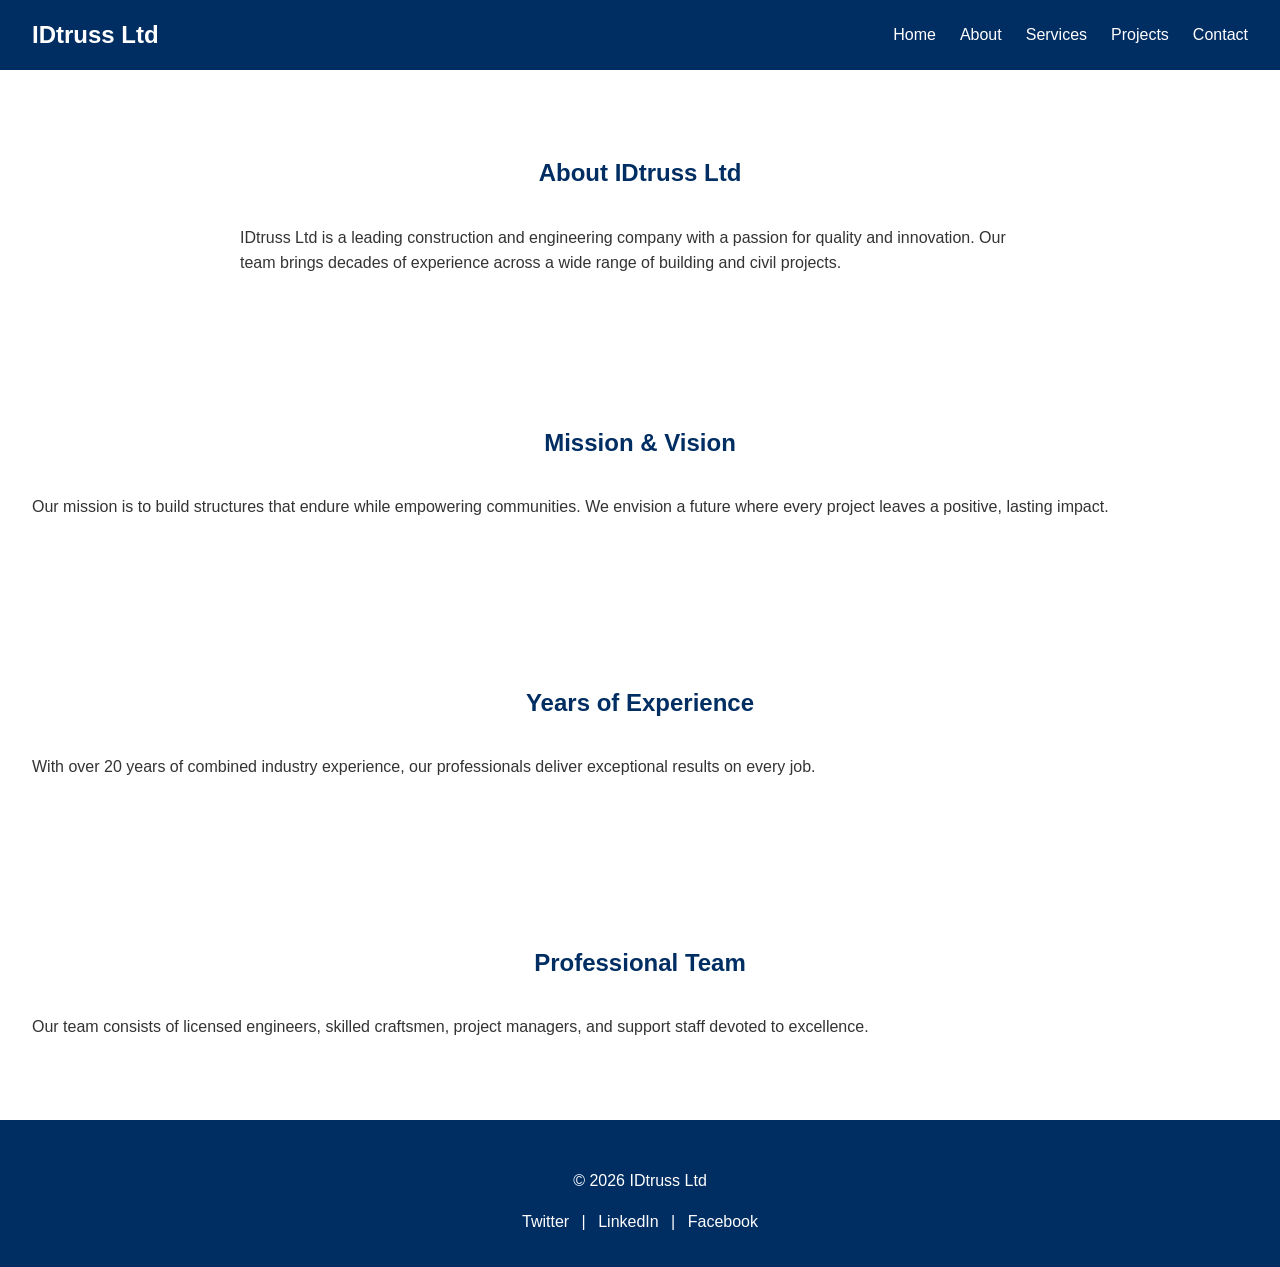
==== about.html @ 3cd074f8 "Add files via upload" ====
<!DOCTYPE html>
<html lang="en">
<head>
  <meta charset="UTF-8">
  <meta name="viewport" content="width=device-width, initial-scale=1.0">
  <title>About - IDtruss Ltd</title>
  <link rel="stylesheet" href="style.css">
</head>
<body>
  <header class="navbar">
    <div class="logo">IDtruss Ltd</div>
    <nav class="nav-links">
      <a href="index.html">Home</a>
      <a href="about.html">About</a>
      <a href="services.html">Services</a>
      <a href="projects.html">Projects</a>
      <a href="contact.html">Contact</a>
    </nav>
    <div class="nav-toggle">&#9776;</div>
  </header>

  <section class="intro">
    <h2>About IDtruss Ltd</h2>
    <p>IDtruss Ltd is a leading construction and engineering company with a passion for quality and innovation. Our team brings decades of experience across a wide range of building and civil projects.</p>
  </section>

  <section class="mission">
    <h2>Mission &amp; Vision</h2>
    <p>Our mission is to build structures that endure while empowering communities. We envision a future where every project leaves a positive, lasting impact.</p>
  </section>

  <section class="experience">
    <h2>Years of Experience</h2>
    <p>With over 20 years of combined industry experience, our professionals deliver exceptional results on every job.</p>
  </section>

  <section class="team">
    <h2>Professional Team</h2>
    <p>Our team consists of licensed engineers, skilled craftsmen, project managers, and support staff devoted to excellence.</p>
  </section>

  <footer class="footer">
    <div class="footer-content">
      <p>&copy; 2026 IDtruss Ltd</p>
      <div class="social">
        <a href="#">Twitter</a> |
        <a href="#">LinkedIn</a> |
        <a href="#">Facebook</a>
      </div>
    </div>
  </footer>

  <script src="script.js"></script>
</body>
</html>
---- style.css ----
/* global colors and typography */
:root {
  --primary: #002d62; /* dark blue */
  --accent: #ff6600; /* orange */
  --light: #ffffff;
  --dark-text: #333;
}

* {
  box-sizing: border-box;
}

body {
  margin: 0;
  padding: 0;
  font-family: 'Segoe UI', Tahoma, Geneva, Verdana, sans-serif;
  color: var(--dark-text);
  background-color: var(--light);
  line-height: 1.6;
}

a {
  color: var(--primary);
  text-decoration: none;
}
a:hover {
  text-decoration: underline;
}

/* navbar */
header.navbar {
  display: flex;
  justify-content: space-between;
  align-items: center;
  padding: 1rem 2rem;
  background-color: var(--primary);
  color: var(--light);
  position: sticky;
  top: 0;
  z-index: 1000;
}

header .logo {
  font-size: 1.5rem;
  font-weight: bold;
}

.nav-links {
  display: flex;
  gap: 1.5rem;
}

.nav-links a {
  color: var(--light);
  font-weight: 500;
}

.nav-toggle {
  display: none;
  font-size: 1.5rem;
  cursor: pointer;
}

/* hero section */
.hero {
  height: 90vh;
  background: url('IMG_1922.jpg') center/cover no-repeat;
  display: flex;
  align-items: center;
  justify-content: center;
  text-align: center;
  color: var(--light);
  padding: 0 1rem;
}

.hero-content h1 {
  font-size: 2.5rem;
  margin-bottom: 1rem;
}

.hero-content p {
  font-size: 1.2rem;
  margin-bottom: 1.5rem;
}

.hero .btn {
  padding: 1rem 2rem;
  background-color: var(--accent);
  color: var(--light);
  border-radius: 5px;
  transition: background 0.3s ease;
}

.hero .btn:hover {
  background-color: #e65a00; /* slightly darker orange */
}

/* sections */
section {
  padding: 4rem 2rem;
}

section h2 {
  text-align: center;
  margin-bottom: 2rem;
  color: var(--primary);
}

/* intro */
.intro p {
  max-width: 800px;
  margin: 0 auto;
}

/* services preview */
.cards {
  display: grid;
  grid-template-columns: repeat(auto-fit, minmax(240px, 1fr));
  gap: 1.5rem;
}

.cards .card {
  background: var(--light);
  border: 1px solid #eee;
  border-radius: 8px;
  padding: 1.5rem;
  box-shadow: 0 2px 8px rgba(0,0,0,0.1);
}

.cards .card h3 {
  margin-top: 0;
}

/* projects preview */
.project-grid {
  display: grid;
  grid-template-columns: repeat(auto-fit, minmax(240px, 1fr));
  gap: 1.5rem;
}

.project-item {
  position: relative;
}

.project-item img {
  width: 100%;
  border-radius: 8px;
}

.project-item .overlay {
  position: absolute;
  bottom: 0;
  left: 0;
  width: 100%;
  background: rgba(0,0,0,0.6);
  color: var(--light);
  padding: 0.5rem;
  border-radius: 0 0 8px 8px;
}

/* testimonials */
.testimonial {
  max-width: 600px;
  margin: 0 auto 2rem;
  font-style: italic;
}

.testimonial span {
  display: block;
  text-align: right;
  margin-top: 0.5rem;
  font-weight: bold;
  color: var(--primary);
}

/* contact CTA */
.contact-cta {
  text-align: center;
}

/* footer */
.footer {
  background-color: var(--primary);
  color: var(--light);
  text-align: center;
  padding: 2rem 1rem;
}

.footer .social a {
  color: var(--light);
  margin: 0 0.5rem;
}

/* responsive */
@media (max-width: 768px) {
  .nav-links {
    display: none;
    flex-direction: column;
    background-color: var(--primary);
    position: absolute;
    top: 100%;
    right: 0;
    width: 200px;
    padding: 1rem;
  }

  .nav-links.active {
    display: flex;
  }

  .nav-toggle {
    display: block;
  }
}

/* contact page styles */
.contact-form {
  max-width: 800px;
  margin: 0 auto;
}

.contact-form form {
  display: flex;
  flex-direction: column;
  gap: 1rem;
}

.contact-form input,
.contact-form textarea {
  padding: 0.75rem;
  border: 1px solid #ccc;
  border-radius: 4px;
  width: 100%;
}

.contact-info {
  max-width: 600px;
  margin: 2rem auto;
  text-align: center;
}

.map {
  max-width: 800px;
  margin: 2rem auto;
}
/* utility button */
.btn {
  display: inline-block;
  text-decoration: none;
}

.text-center {
  text-align: center;
}
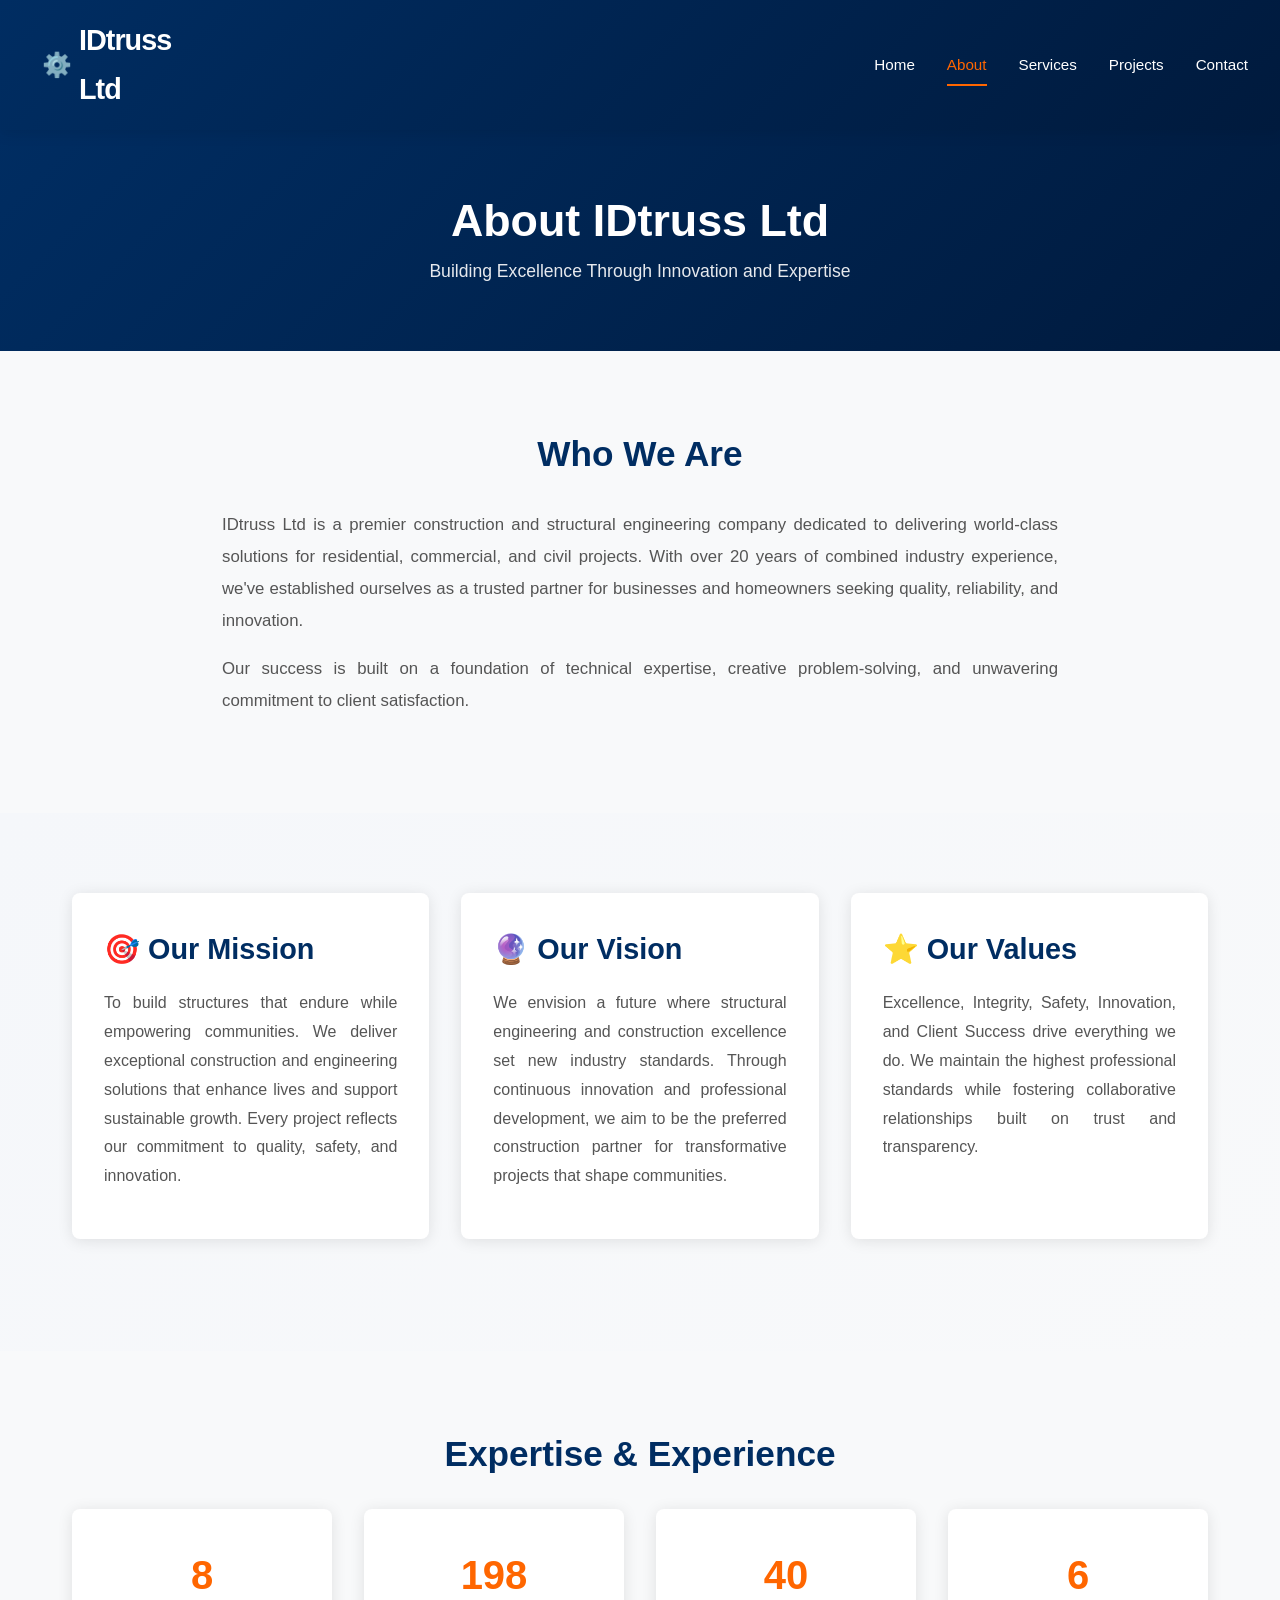
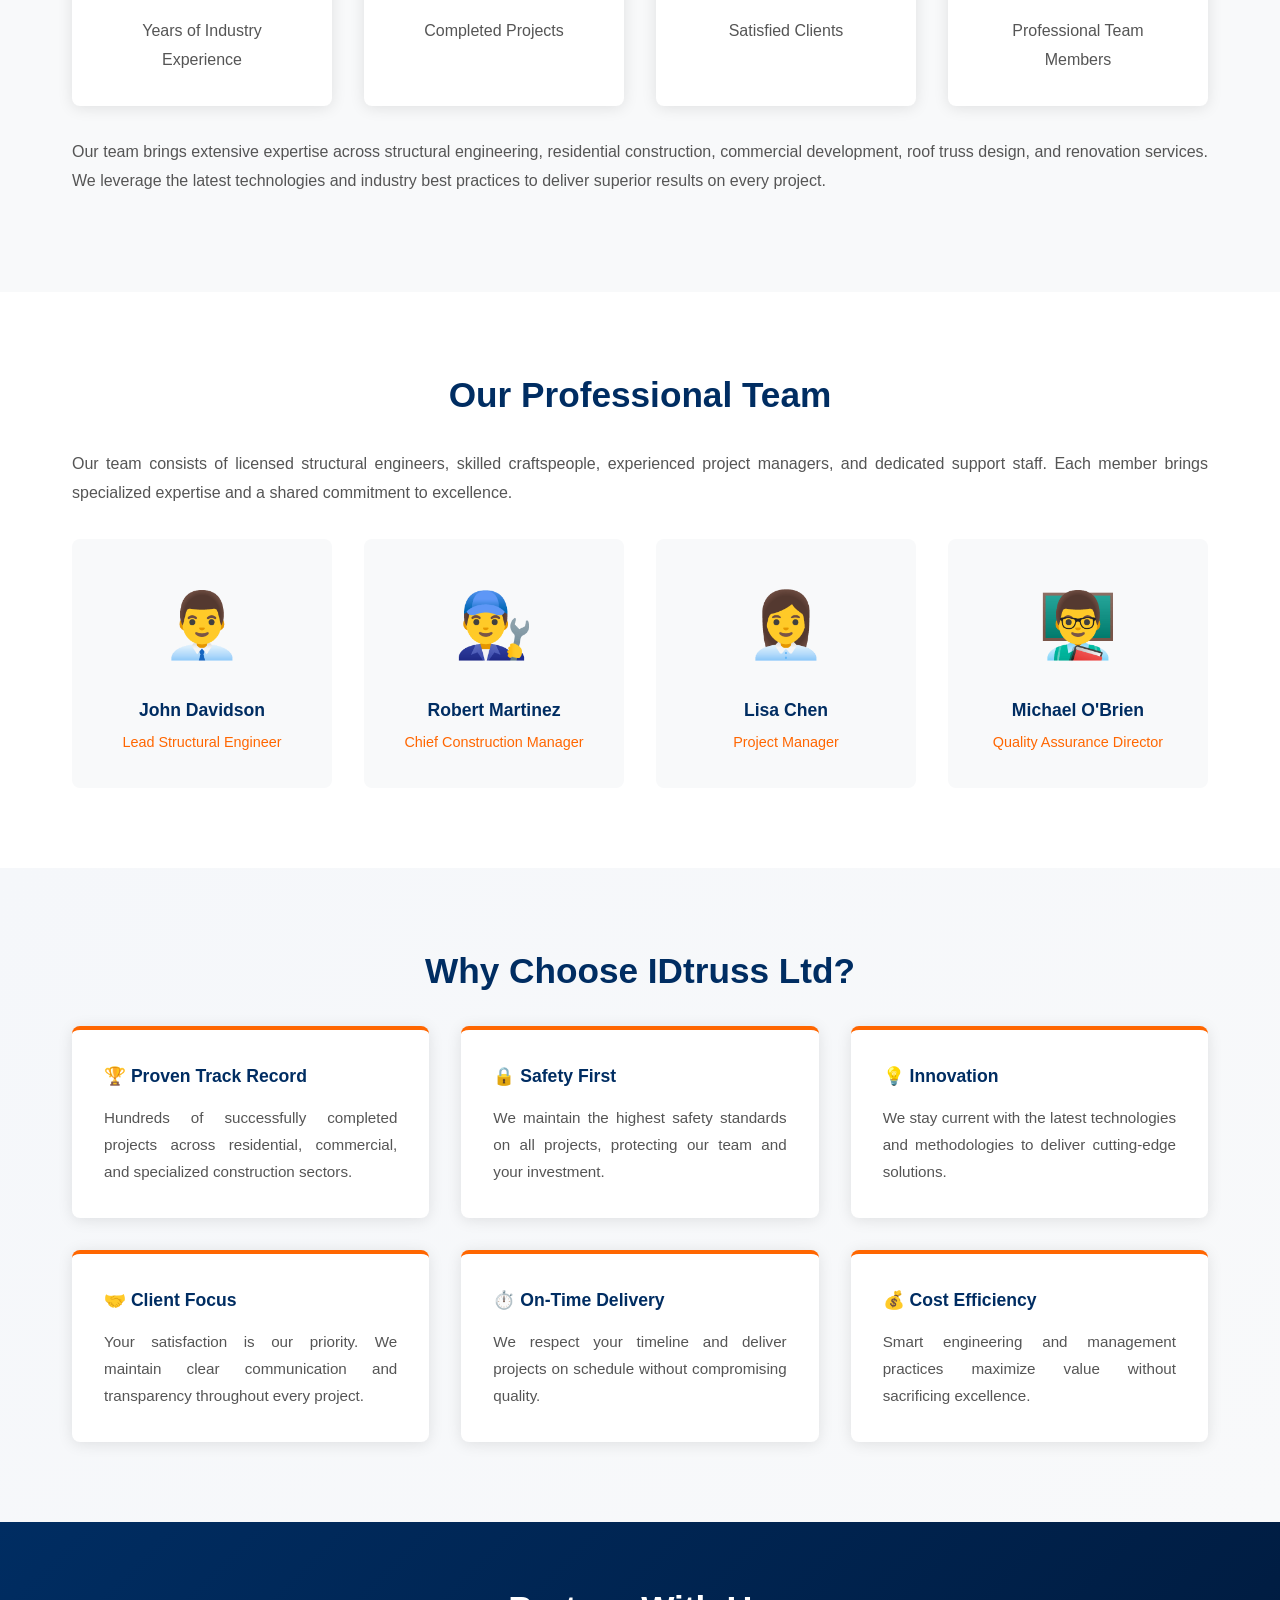
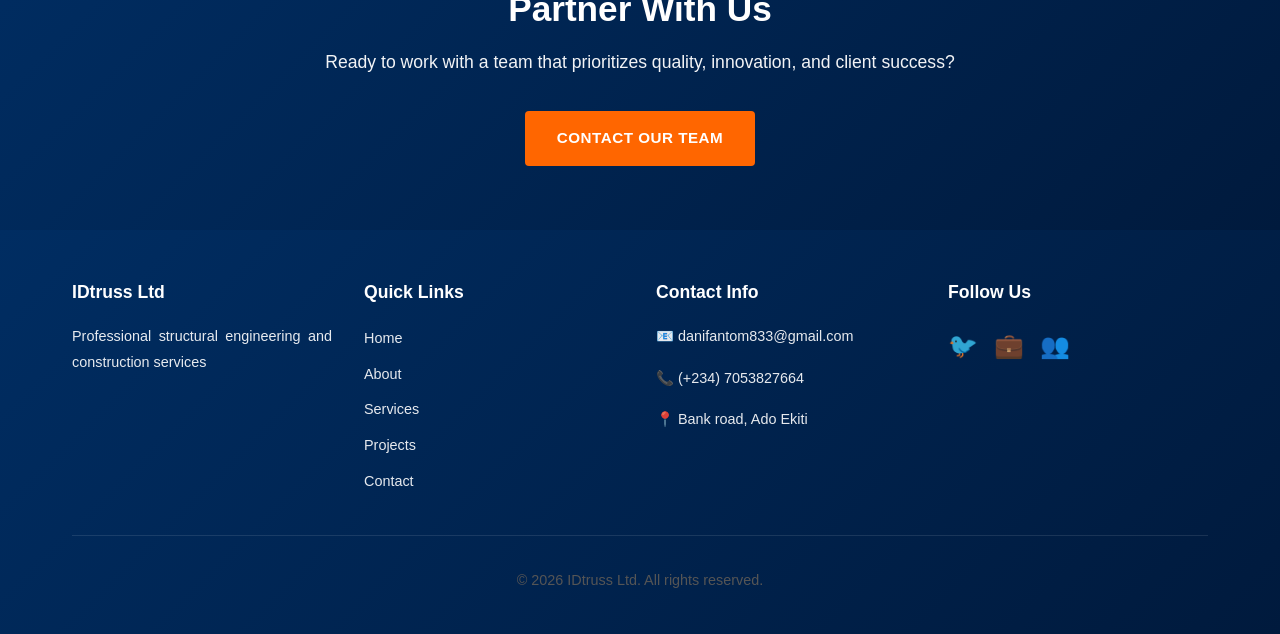
==== commit 890f655a: "Add files via upload" ====
--- a/about.html
+++ b/about.html
@@ -3,49 +3,188 @@
 <head>
   <meta charset="UTF-8">
   <meta name="viewport" content="width=device-width, initial-scale=1.0">
-  <title>About - IDtruss Ltd</title>
+  <meta name="description" content="Learn about IDtruss Ltd - a leading structural engineering and construction company with 20+ years of industry experience.">
+  <meta name="keywords" content="about IDtruss, construction company, structural engineering, professional team">
+  <title>About IDtruss Ltd | Structural Engineering & Construction Experience</title>
   <link rel="stylesheet" href="style.css">
 </head>
 <body>
   <header class="navbar">
-    <div class="logo">IDtruss Ltd</div>
+    <div class="logo">
+      <span class="logo-icon">⚙️</span> IDtruss Ltd
+    </div>
     <nav class="nav-links">
       <a href="index.html">Home</a>
-      <a href="about.html">About</a>
+      <a href="about.html" class="active">About</a>
       <a href="services.html">Services</a>
       <a href="projects.html">Projects</a>
       <a href="contact.html">Contact</a>
     </nav>
-    <div class="nav-toggle">&#9776;</div>
+    <div class="nav-toggle">☰</div>
   </header>
 
-  <section class="intro">
-    <h2>About IDtruss Ltd</h2>
-    <p>IDtruss Ltd is a leading construction and engineering company with a passion for quality and innovation. Our team brings decades of experience across a wide range of building and civil projects.</p>
+  <section class="page-header">
+    <div class="container">
+      <h1>About IDtruss Ltd</h1>
+      <p>Building Excellence Through Innovation and Expertise</p>
+    </div>
   </section>
 
-  <section class="mission">
-    <h2>Mission &amp; Vision</h2>
-    <p>Our mission is to build structures that endure while empowering communities. We envision a future where every project leaves a positive, lasting impact.</p>
+  <section class="about-intro">
+    <div class="container">
+      <h2>Who We Are</h2>
+      <p>IDtruss Ltd is a premier construction and structural engineering company dedicated to delivering world-class solutions for residential, commercial, and civil projects. With over 20 years of combined industry experience, we've established ourselves as a trusted partner for businesses and homeowners seeking quality, reliability, and innovation.</p>
+      <p>Our success is built on a foundation of technical expertise, creative problem-solving, and unwavering commitment to client satisfaction.</p>
+    </div>
+  </section>
+
+  <section class="mission-vision">
+    <div class="container">
+      <div class="mission-grid">
+        <div class="mission-card">
+          <h3>🎯 Our Mission</h3>
+          <p>To build structures that endure while empowering communities. We deliver exceptional construction and engineering solutions that enhance lives and support sustainable growth. Every project reflects our commitment to quality, safety, and innovation.</p>
+        </div>
+        <div class="mission-card">
+          <h3>🔮 Our Vision</h3>
+          <p>We envision a future where structural engineering and construction excellence set new industry standards. Through continuous innovation and professional development, we aim to be the preferred construction partner for transformative projects that shape communities.</p>
+        </div>
+        <div class="mission-card">
+          <h3>⭐ Our Values</h3>
+          <p>Excellence, Integrity, Safety, Innovation, and Client Success drive everything we do. We maintain the highest professional standards while fostering collaborative relationships built on trust and transparency.</p>
+        </div>
+      </div>
+    </div>
   </section>
 
   <section class="experience">
-    <h2>Years of Experience</h2>
-    <p>With over 20 years of combined industry experience, our professionals deliver exceptional results on every job.</p>
+    <div class="container">
+      <h2>Expertise & Experience</h2>
+      <div class="experience-grid">
+        <div class="experience-card">
+          <div class="experience-number">20+</div>
+          <p>Years of Industry Experience</p>
+        </div>
+        <div class="experience-card">
+          <div class="experience-number">500+</div>
+          <p>Completed Projects</p>
+        </div>
+        <div class="experience-card">
+          <div class="experience-number">100+</div>
+          <p>Satisfied Clients</p>
+        </div>
+        <div class="experience-card">
+          <div class="experience-number">15</div>
+          <p>Professional Team Members</p>
+        </div>
+      </div>
+      <p>Our team brings extensive expertise across structural engineering, residential construction, commercial development, roof truss design, and renovation services. We leverage the latest technologies and industry best practices to deliver superior results on every project.</p>
+    </div>
   </section>
 
   <section class="team">
-    <h2>Professional Team</h2>
-    <p>Our team consists of licensed engineers, skilled craftsmen, project managers, and support staff devoted to excellence.</p>
+    <div class="container">
+      <h2>Our Professional Team</h2>
+      <p>Our team consists of licensed structural engineers, skilled craftspeople, experienced project managers, and dedicated support staff. Each member brings specialized expertise and a shared commitment to excellence.</p>
+      <div class="team-grid">
+        <div class="team-member">
+          <div class="member-avatar">👨‍💼</div>
+          <h4>John Davidson</h4>
+          <p>Lead Structural Engineer</p>
+        </div>
+        <div class="team-member">
+          <div class="member-avatar">👨‍🔧</div>
+          <h4>Robert Martinez</h4>
+          <p>Chief Construction Manager</p>
+        </div>
+        <div class="team-member">
+          <div class="member-avatar">👩‍💼</div>
+          <h4>Lisa Chen</h4>
+          <p>Project Manager</p>
+        </div>
+        <div class="team-member">
+          <div class="member-avatar">👨‍🏫</div>
+          <h4>Michael O'Brien</h4>
+          <p>Quality Assurance Director</p>
+        </div>
+      </div>
+    </div>
+  </section>
+
+  <section class="why-choose-us">
+    <div class="container">
+      <h2>Why Choose IDtruss Ltd?</h2>
+      <div class="benefits-grid">
+        <div class="benefit-item">
+          <h4>🏆 Proven Track Record</h4>
+          <p>Hundreds of successfully completed projects across residential, commercial, and specialized construction sectors.</p>
+        </div>
+        <div class="benefit-item">
+          <h4>🔒 Safety First</h4>
+          <p>We maintain the highest safety standards on all projects, protecting our team and your investment.</p>
+        </div>
+        <div class="benefit-item">
+          <h4>💡 Innovation</h4>
+          <p>We stay current with the latest technologies and methodologies to deliver cutting-edge solutions.</p>
+        </div>
+        <div class="benefit-item">
+          <h4>🤝 Client Focus</h4>
+          <p>Your satisfaction is our priority. We maintain clear communication and transparency throughout every project.</p>
+        </div>
+        <div class="benefit-item">
+          <h4>⏱️ On-Time Delivery</h4>
+          <p>We respect your timeline and deliver projects on schedule without compromising quality.</p>
+        </div>
+        <div class="benefit-item">
+          <h4>💰 Cost Efficiency</h4>
+          <p>Smart engineering and management practices maximize value without sacrificing excellence.</p>
+        </div>
+      </div>
+    </div>
+  </section>
+
+  <section class="contact-cta">
+    <div class="container">
+      <h2>Partner With Us</h2>
+      <p>Ready to work with a team that prioritizes quality, innovation, and client success?</p>
+      <a href="contact.html" class="btn btn-primary">Contact Our Team</a>
+    </div>
   </section>
 
   <footer class="footer">
-    <div class="footer-content">
-      <p>&copy; 2026 IDtruss Ltd</p>
-      <div class="social">
-        <a href="#">Twitter</a> |
-        <a href="#">LinkedIn</a> |
-        <a href="#">Facebook</a>
+    <div class="container">
+      <div class="footer-content">
+        <div class="footer-section">
+          <h4>IDtruss Ltd</h4>
+          <p>Professional structural engineering and construction services</p>
+        </div>
+        <div class="footer-section">
+          <h4>Quick Links</h4>
+          <ul>
+            <li><a href="index.html">Home</a></li>
+            <li><a href="about.html">About</a></li>
+            <li><a href="services.html">Services</a></li>
+            <li><a href="projects.html">Projects</a></li>
+            <li><a href="contact.html">Contact</a></li>
+          </ul>
+        </div>
+        <div class="footer-section">
+          <h4>Contact Info</h4>
+          <p>📧 danifantom833@gmail.com</p>
+          <p>📞 (+234) 7053827664</p>
+          <p>📍 Bank road, Ado Ekiti</p>
+        </div>
+        <div class="footer-section">
+          <h4>Follow Us</h4>
+          <div class="social-links">
+            <a href="#" title="Twitter">🐦</a>
+            <a href="#" title="LinkedIn">💼</a>
+            <a href="#" title="Facebook">👥</a>
+          </div>
+        </div>
+      </div>
+      <div class="footer-bottom">
+        <p>&copy; 2026 IDtruss Ltd. All rights reserved.</p>
       </div>
     </div>
   </footer>
--- a/style.css
+++ b/style.css
@@ -1,254 +1,1633 @@
-/* global colors and typography */
+/* ============================================
+   IDtruss Ltd - Professional Construction Website
+   Color Palette: Dark Blue #002d62, White, Orange #ff6600
+   ============================================ */
+
+/* Global Variables */
 :root {
-  --primary: #002d62; /* dark blue */
-  --accent: #ff6600; /* orange */
+  --primary: #002d62;        /* Dark Blue */
+  --primary-dark: #001a3d;   /* Darker Blue */
+  --accent: #ff6600;         /* Orange */
+  --accent-dark: #e65a00;    /* Darker Orange */
   --light: #ffffff;
-  --dark-text: #333;
-}
+  --light-gray: #f8f9fa;
+  --medium-gray: #e9ecef;
+  --dark-text: #1a1a1a;
+  --secondary-text: #555555;
+  --border-color: #ddd;
+  --shadow: 0 2px 15px rgba(0, 0, 0, 0.1);
+  --shadow-lg: 0 10px 40px rgba(0, 0, 0, 0.15);
+  --transition: all 0.3s ease;
+}
+
+/* ============================================
+   RESET & BASE STYLES
+   ============================================ */
 
 * {
   box-sizing: border-box;
-}
-
-body {
   margin: 0;
   padding: 0;
-  font-family: 'Segoe UI', Tahoma, Geneva, Verdana, sans-serif;
+}
+
+html {
+  scroll-behavior: smooth;
+}
+
+body {
+  font-family: 'Segoe UI', -apple-system, BlinkMacSystemFont, 'Helvetica Neue', sans-serif;
   color: var(--dark-text);
   background-color: var(--light);
-  line-height: 1.6;
+  line-height: 1.7;
+  font-size: 16px;
+}
+
+/* Typography */
+h1 {
+  font-size: 3rem;
+  font-weight: 700;
+  line-height: 1.2;
+  margin-bottom: 1.5rem;
+  color: var(--primary);
+}
+
+h2 {
+  font-size: 2.2rem;
+  font-weight: 700;
+  line-height: 1.3;
+  margin-bottom: 2rem;
+  color: var(--primary);
+  text-align: center;
+}
+
+h3 {
+  font-size: 1.5rem;
+  font-weight: 600;
+  margin-bottom: 1rem;
+  color: var(--primary);
+}
+
+h4 {
+  font-size: 1.1rem;
+  font-weight: 600;
+  margin-bottom: 0.75rem;
+  color: var(--primary);
+}
+
+p {
+  margin-bottom: 1rem;
+  color: var(--secondary-text);
+  line-height: 1.8;
 }
 
 a {
-  color: var(--primary);
+  color: var(--accent);
   text-decoration: none;
-}
+  transition: var(--transition);
+}
+
 a:hover {
-  text-decoration: underline;
-}
-
-/* navbar */
+  color: var(--accent-dark);
+}
+
+img {
+  max-width: 100%;
+  height: auto;
+  display: block;
+}
+
+/* Container */
+.container {
+  max-width: 1200px;
+  margin: 0 auto;
+  padding: 0 2rem;
+  width: 100%;
+}
+
+/* ============================================
+   HEADER & NAVIGATION
+   ============================================ */
+
 header.navbar {
   display: flex;
   justify-content: space-between;
   align-items: center;
   padding: 1rem 2rem;
-  background-color: var(--primary);
+  background: linear-gradient(135deg, var(--primary) 0%, var(--primary-dark) 100%);
   color: var(--light);
   position: sticky;
   top: 0;
   z-index: 1000;
+  box-shadow: var(--shadow);
 }
 
 header .logo {
+  font-size: 1.8rem;
+  font-weight: 800;
+  letter-spacing: -1px;
+  display: flex;
+  align-items: center;
+  gap: 0.5rem;
+  color: var(--light);
+  text-align: justify;
+}
+
+.logo-icon {
   font-size: 1.5rem;
-  font-weight: bold;
-}
-
+  text-align: justify;
+}
+
+/* Navigation Links */
 .nav-links {
   display: flex;
-  gap: 1.5rem;
+  gap: 2rem;
+  align-items: center;
+  list-style: none;
 }
 
 .nav-links a {
   color: var(--light);
   font-weight: 500;
-}
-
+  font-size: 0.95rem;
+  position: relative;
+  padding: 0.5rem 0;
+  transition: color 0.3s ease;
+}
+
+.nav-links a:hover,
+.nav-links a.active {
+  color: var(--accent);
+}
+
+.nav-links a::after {
+  content: '';
+  position: absolute;
+  bottom: 0;
+  left: 0;
+  width: 0;
+  height: 2px;
+  background-color: var(--accent);
+  transition: width 0.3s ease;
+}
+
+.nav-links a:hover::after,
+.nav-links a.active::after {
+  width: 100%;
+}
+
+/* Mobile Menu Toggle */
 .nav-toggle {
   display: none;
+  background: none;
+  border: none;
+  color: var(--light);
   font-size: 1.5rem;
   cursor: pointer;
-}
-
-/* hero section */
+  padding: 0.5rem;
+  transition: var(--transition);
+}
+
+.nav-toggle:hover {
+  color: var(--accent);
+}
+
+/* ============================================
+   HERO SECTION
+   ============================================ */
+
 .hero {
-  height: 90vh;
-  background: url('IMG_1922.jpg') center/cover no-repeat;
+  height: 85vh;
+  background: linear-gradient(rgba(0, 45, 98, 0.7), rgba(0, 45, 98, 0.7)), 
+              url('IMG_1922.jpg') center/cover no-repeat fixed;
   display: flex;
   align-items: center;
   justify-content: center;
   text-align: center;
   color: var(--light);
-  padding: 0 1rem;
+  padding: 2rem;
+  position: relative;
+  overflow: hidden;
+}
+
+.hero-overlay {
+  position: absolute;
+  top: 0;
+  left: 0;
+  width: 100%;
+  height: 100%;
+  background: linear-gradient(135deg, rgba(0, 45, 98, 0.75), rgba(255, 102, 0, 0.2));
+  z-index: -1;
+}
+
+.hero-content {
+  max-width: 800px;
+  z-index: 1;
+  animation: slideInUp 1s ease;
 }
 
 .hero-content h1 {
+  font-size: 3.5rem;
+  color: var(--light);
+  margin-bottom: 1.5rem;
+  text-shadow: 2px 2px 4px rgba(0, 0, 0, 0.3);
+}
+
+.hero-content p {
+  font-size: 1.4rem;
+  margin-bottom: 2rem;
+  color: var(--light);
+  text-shadow: 1px 1px 2px rgba(0, 0, 0, 0.3);
+}
+
+@keyframes slideInUp {
+  from {
+    opacity: 0;
+    transform: translateY(30px);
+  }
+  to {
+    opacity: 1;
+    transform: translateY(0);
+  }
+}
+
+/* ============================================
+   BUTTONS
+   ============================================ */
+
+.btn,
+button {
+  padding: 0.9rem 2rem;
+  border-radius: 4px;
+  font-size: 0.95rem;
+  font-weight: 600;
+  text-transform: uppercase;
+  letter-spacing: 0.5px;
+  cursor: pointer;
+  border: none;
+  transition: var(--transition);
+  display: inline-block;
+  text-decoration: none;
+  text-align: center;
+}
+
+.btn-primary {
+  background-color: var(--accent);
+  color: var(--light);
+}
+
+.btn-primary:hover {
+  background-color: var(--accent-dark);
+  box-shadow: var(--shadow-lg);
+  transform: translateY(-2px);
+}
+
+.btn-secondary {
+  background-color: var(--primary);
+  color: var(--light);
+}
+
+.btn-secondary:hover {
+  background-color: var(--primary-dark);
+  box-shadow: var(--shadow-lg);
+}
+
+.btn-secondary {
+  color: var(--accent);
+  text-decoration: underline;
+  background: none;
+  padding: 0.5rem 0;
+}
+
+/* ============================================
+   PAGE SECTIONS
+   ============================================ */
+
+section {
+  padding: 5rem 2rem;
+}
+
+.page-header {
+  background: linear-gradient(135deg, var(--primary) 0%, var(--primary-dark) 100%);
+  color: var(--light);
+  text-align: center;
+  padding: 4rem 2rem;
+  margin-top: 0;
+}
+
+.page-header h1 {
+  color: var(--light);
+  font-size: 2.8rem;
+  margin-bottom: 0.5rem;
+}
+
+.page-header p {
+  color: rgba(255, 255, 255, 0.9);
+  font-size: 1.1rem;
+  margin: 0;
+}
+
+/* ============================================
+   ABOUT/INTRO SECTIONS
+   ============================================ */
+
+.about-intro,
+.intro {
+  background-color: var(--light-gray);
+}
+
+.about-intro .container,
+.intro .container {
+  max-width: 900px;
+}
+
+.about-intro p,
+.intro p {
+  font-size: 1.05rem;
+  color: var(--secondary-text);
+  line-height: 1.9;
+}
+
+/* Mission/Vision Grid */
+.mission-vision {
+  background: linear-gradient(135deg, #f5f7fa 0%, var(--light-gray) 100%);
+}
+
+.mission-grid {
+  display: grid;
+  grid-template-columns: repeat(auto-fit, minmax(300px, 1fr));
+  gap: 2rem;
+  margin-bottom: 2rem;
+}
+
+.mission-card {
+  background: var(--light);
+  padding: 2rem;
+  border-radius: 8px;
+  box-shadow: var(--shadow);
+  transition: var(--transition);
+}
+
+.mission-card:hover {
+  transform: translateY(-5px);
+  box-shadow: var(--shadow-lg);
+}
+
+.mission-card h3 {
+  font-size: 1.8rem;
+  margin-bottom: 1rem;
+  color: var(--primary);
+}
+
+/* ============================================
+   SERVICES SECTIONS
+   ============================================ */
+
+.services-preview,
+.services-detailed {
+  background-color: var(--light);
+}
+
+.services-grid {
+  display: grid;
+  grid-template-columns: repeat(auto-fit, minmax(280px, 1fr));
+  gap: 2.5rem;
+  margin-bottom: 3rem;
+}
+
+.service-card {
+  background: var(--light-gray);
+  padding: 2.5rem 2rem;
+  border-radius: 8px;
+  text-align: center;
+  transition: var(--transition);
+  border-left: 4px solid var(--accent);
+}
+
+.service-card:hover {
+  transform: translateY(-8px);
+  box-shadow: var(--shadow-lg);
+  background: var(--light);
+  border-left-color: var(--primary);
+}
+
+.service-icon {
+  font-size: 3rem;
+  margin-bottom: 1rem;
+  display: block;
+}
+
+.service-card h3 {
+  color: var(--primary);
+  margin-bottom: 1rem;
+}
+
+.service-card p {
+  color: var(--secondary-text);
+  font-size: 0.95rem;
+}
+
+/* Detailed Service Sections */
+.service-detail {
+  margin-bottom: 4rem;
+  background: var(--light);
+  border: 1px solid var(--medium-gray);
+  border-radius: 8px;
+  overflow: hidden;
+}
+
+.service-detail-header {
+  background: linear-gradient(135deg, var(--primary) 0%, var(--primary-dark) 100%);
+  padding: 2rem;
+  color: var(--light);
+}
+
+.service-detail-header h2 {
+  color: var(--light);
+  text-align: left;
+  margin: 0;
+  font-size: 2rem;
+}
+
+.service-detail-content {
+  display: grid;
+  grid-template-columns: 2fr 1fr;
+  gap: 2rem;
+  padding: 2.5rem;
+  align-items: center;
+}
+
+.service-detail-content ul {
+  list-style: none;
+  padding: 0;
+}
+
+.service-detail-content li {
+  padding: 0.5rem 0 0.5rem 2rem;
+  position: relative;
+  color: var(--secondary-text);
+}
+
+.service-detail-content li:before {
+  content: '✓';
+  position: absolute;
+  left: 0;
+  color: var(--accent);
+  font-weight: bold;
+}
+
+.service-image {
+  font-size: 5rem;
+  text-align: center;
+}
+
+/* Process Steps */
+.service-process {
+  background: linear-gradient(135deg, #f5f7fa 0%, var(--light-gray) 100%);
+}
+
+.process-grid {
+  display: grid;
+  grid-template-columns: repeat(auto-fit, minmax(250px, 1fr));
+  gap: 2rem;
+}
+
+.process-step {
+  text-align: center;
+  background: var(--light);
+  padding: 2rem;
+  border-radius: 8px;
+  box-shadow: var(--shadow);
+  transition: var(--transition);
+}
+
+.process-step:hover {
+  transform: translateY(-5px);
+  box-shadow: var(--shadow-lg);
+}
+
+.step-number {
+  display: inline-flex;
+  align-items: center;
+  justify-content: center;
+  width: 50px;
+  height: 50px;
+  background: linear-gradient(135deg, var(--accent) 0%, var(--accent-dark) 100%);
+  color: var(--light);
+  font-size: 1.5rem;
+  font-weight: bold;
+  border-radius: 50%;
+  margin-bottom: 1rem;
+}
+
+/* ============================================
+   EXPERIENCE STATS
+   ============================================ */
+
+.experience {
+  background-color: var(--light-gray);
+}
+
+.experience-grid {
+  display: grid;
+  grid-template-columns: repeat(auto-fit, minmax(200px, 1fr));
+  gap: 2rem;
+  margin-bottom: 2rem;
+}
+
+.experience-card {
+  text-align: center;
+  padding: 2rem;
+  background: var(--light);
+  border-radius: 8px;
+  box-shadow: var(--shadow);
+  transition: var(--transition);
+}
+
+.experience-card:hover {
+  transform: translateY(-5px);
+  box-shadow: var(--shadow-lg);
+}
+
+.experience-number {
   font-size: 2.5rem;
+  color: var(--accent);
+  font-weight: bold;
+  margin-bottom: 0.5rem;
+}
+
+.experience-card p {
+  margin: 0;
+  font-weight: 500;
+  color: var(--secondary-text);
+}
+
+.stats-grid {
+  display: grid;
+  grid-template-columns: repeat(auto-fit, minmax(200px, 1fr));
+  gap: 2rem;
+  margin-bottom: 2rem;
+}
+
+.stat-card {
+  text-align: center;
+  padding: 2.5rem 2rem;
+  background: linear-gradient(135deg, var(--accent) 0%, var(--accent-dark) 100%);
+  border-radius: 8px;
+  color: var(--light);
+  box-shadow: var(--shadow);
+}
+
+.stat-number {
+  font-size: 2.8rem;
+  font-weight: bold;
+  margin-bottom: 0.5rem;
+}
+
+.stat-card p {
+  margin: 0;
+  color: rgba(255, 255, 255, 0.95);
+  font-size: 1rem;
+}
+
+/* ============================================
+   TEAM SECTION
+   ============================================ */
+
+.team {
+  background-color: var(--light);
+}
+
+.team-grid {
+  display: grid;
+  grid-template-columns: repeat(auto-fit, minmax(220px, 1fr));
+  gap: 2rem;
+  margin-top: 2rem;
+}
+
+.team-member {
+  text-align: center;
+  padding: 2rem;
+  background: var(--light-gray);
+  border-radius: 8px;
+  transition: var(--transition);
+}
+
+.team-member:hover {
+  transform: translateY(-5px);
+  box-shadow: var(--shadow-lg);
+}
+
+.member-avatar {
+  font-size: 4rem;
   margin-bottom: 1rem;
-}
-
-.hero-content p {
-  font-size: 1.2rem;
-  margin-bottom: 1.5rem;
-}
-
-.hero .btn {
-  padding: 1rem 2rem;
-  background-color: var(--accent);
-  color: var(--light);
-  border-radius: 5px;
-  transition: background 0.3s ease;
-}
-
-.hero .btn:hover {
-  background-color: #e65a00; /* slightly darker orange */
-}
-
-/* sections */
-section {
-  padding: 4rem 2rem;
-}
-
-section h2 {
+  display: block;
+}
+
+.team-member h4 {
+  color: var(--primary);
+  margin-bottom: 0.25rem;
+}
+
+.team-member p {
+  margin: 0;
+  color: var(--accent);
+  font-weight: 500;
+  font-size: 0.9rem;
+}
+
+/* ============================================
+   WHY CHOOSE US
+   ============================================ */
+
+.why-choose-us {
+  background: linear-gradient(135deg, #f5f7fa 0%, var(--light-gray) 100%);
+}
+
+.benefits-grid {
+  display: grid;
+  grid-template-columns: repeat(auto-fit, minmax(300px, 1fr));
+  gap: 2rem;
+}
+
+.benefit-item {
+  background: var(--light);
+  padding: 2rem;
+  border-radius: 8px;
+  box-shadow: var(--shadow);
+  transition: var(--transition);
+  border-top: 4px solid var(--accent);
+}
+
+.benefit-item:hover {
+  transform: translateY(-5px);
+  box-shadow: var(--shadow-lg);
+}
+
+.benefit-item h4 {
+  color: var(--primary);
+}
+
+.benefit-item p {
+  margin: 0;
+  font-size: 0.95rem;
+}
+
+/* ============================================
+   PROJECTS/PORTFOLIO
+   ============================================ */
+
+.projects-gallery {
+  background-color: var(--light);
+}
+
+.intro-text {
   text-align: center;
-  margin-bottom: 2rem;
-  color: var(--primary);
-}
-
-/* intro */
-.intro p {
+  font-size: 1.05rem;
+  color: var(--secondary-text);
   max-width: 800px;
-  margin: 0 auto;
-}
-
-/* services preview */
-.cards {
+  margin: 0 auto 2rem;
+}
+
+/* Filter Buttons */
+.filter-buttons {
+  display: flex;
+  justify-content: center;
+  gap: 1rem;
+  flex-wrap: wrap;
+  margin-bottom: 3rem;
+}
+
+.filter-btn {
+  padding: 0.7rem 1.5rem;
+  border: 2px solid var(--primary);
+  background: var(--light);
+  color: var(--primary);
+  border-radius: 25px;
+  font-weight: 600;
+  cursor: pointer;
+  transition: var(--transition);
+}
+
+.filter-btn:hover,
+.filter-btn.active {
+  background: var(--primary);
+  color: var(--light);
+}
+
+/* Project Grid - Detailed */
+.project-grid-detailed {
   display: grid;
-  grid-template-columns: repeat(auto-fit, minmax(240px, 1fr));
-  gap: 1.5rem;
-}
-
-.cards .card {
+  grid-template-columns: repeat(auto-fill, minmax(350px, 1fr));
+  gap: 2.5rem;
+  margin-bottom: 3rem;
+}
+
+.project-card {
   background: var(--light);
-  border: 1px solid #eee;
   border-radius: 8px;
-  padding: 1.5rem;
-  box-shadow: 0 2px 8px rgba(0,0,0,0.1);
-}
-
-.cards .card h3 {
-  margin-top: 0;
-}
-
-/* projects preview */
+  overflow: hidden;
+  box-shadow: var(--shadow);
+  transition: var(--transition);
+}
+
+.project-card:hover {
+  transform: translateY(-8px);
+  box-shadow: var(--shadow-lg);
+}
+
+.project-image {
+  width: 100%;
+  height: 250px;
+  overflow: hidden;
+  background-color: var(--medium-gray);
+}
+
+.project-image img {
+  width: 100%;
+  height: 100%;
+  object-fit: cover;
+  transition: var(--transition);
+}
+
+.project-card:hover .project-image img {
+  transform: scale(1.05);
+}
+
+.project-info {
+  padding: 2rem;
+}
+
+.project-info h3 {
+  color: var(--primary);
+  margin-bottom: 0.5rem;
+}
+
+.project-category {
+  color: var(--accent);
+  font-weight: 600;
+  font-size: 0.85rem;
+  margin-bottom: 1rem;
+  text-transform: uppercase;
+}
+
+.project-info p {
+  margin-bottom: 1rem;
+  font-size: 0.95rem;
+  color: var(--secondary-text);
+}
+
+.project-details {
+  display: flex;
+  flex-wrap: wrap;
+  gap: 1rem;
+  margin: 1.5rem 0;
+  font-size: 0.85rem;
+  color: var(--secondary-text);
+}
+
+.project-details span {
+  padding: 0.4rem 0.8rem;
+  background: var(--light-gray);
+  border-radius: 4px;
+}
+
+/* Simple Project Grid */
 .project-grid {
   display: grid;
-  grid-template-columns: repeat(auto-fit, minmax(240px, 1fr));
-  gap: 1.5rem;
+  grid-template-columns: repeat(auto-fit, minmax(250px, 1fr));
+  gap: 2rem;
+  margin-bottom: 2rem;
 }
 
 .project-item {
   position: relative;
+  border-radius: 8px;
+  overflow: hidden;
+  box-shadow: var(--shadow);
+  transition: var(--transition);
+}
+
+.project-item:hover {
+  transform: translateY(-5px);
+  box-shadow: var(--shadow-lg);
 }
 
 .project-item img {
   width: 100%;
-  border-radius: 8px;
-}
-
-.project-item .overlay {
+  height: 280px;
+  object-fit: cover;
+  transition: var(--transition);
+}
+
+.project-item:hover img {
+  transform: scale(1.05);
+}
+
+.project-overlay,
+.overlay {
   position: absolute;
   bottom: 0;
   left: 0;
-  width: 100%;
-  background: rgba(0,0,0,0.6);
-  color: var(--light);
-  padding: 0.5rem;
-  border-radius: 0 0 8px 8px;
-}
-
-/* testimonials */
+  right: 0;
+  background: linear-gradient(to top, rgba(0, 45, 98, 0.9), rgba(0, 45, 98, 0.7), transparent);
+  color: var(--light);
+  padding: 2rem 1.5rem 1.5rem;
+  transform: translateY(100%);
+  transition: var(--transition);
+}
+
+.project-item:hover .project-overlay,
+.project-item:hover .overlay {
+  transform: translateY(0);
+}
+
+.project-overlay h4,
+.overlay strong {
+  display: block;
+  margin-bottom: 0.5rem;
+  font-size: 1.1rem;
+}
+
+.project-overlay p,
+.overlay p {
+  margin: 0;
+  font-size: 0.9rem;
+  color: rgba(255, 255, 255, 0.95);
+}
+
+/* ============================================
+   TESTIMONIALS
+   ============================================ */
+
+.testimonials {
+  background: linear-gradient(135deg, #f5f7fa 0%, var(--light-gray) 100%);
+}
+
+.testimonials-grid {
+  display: grid;
+  grid-template-columns: repeat(auto-fit, minmax(300px, 1fr));
+  gap: 2.5rem;
+}
+
+.testimonial-card {
+  background: var(--light);
+  padding: 2rem;
+  border-radius: 8px;
+  box-shadow: var(--shadow);
+  border-left: 4px solid var(--accent);
+  transition: var(--transition);
+}
+
+.testimonial-card:hover {
+  transform: translateY(-5px);
+  box-shadow: var(--shadow-lg);
+}
+
+.testimonial-card p {
+  font-style: italic;
+  color: var(--dark-text);
+  margin-bottom: 1.5rem;
+  font-size: 0.95rem;
+  line-height: 1.8;
+}
+
+.testimonial-author {
+  padding-top: 1rem;
+  border-top: 1px solid var(--medium-gray);
+}
+
+.testimonial-author strong {
+  display: block;
+  color: var(--primary);
+  margin-bottom: 0.25rem;
+}
+
+.testimonial-author span {
+  color: var(--accent);
+  font-size: 0.85rem;
+  font-weight: 500;
+}
+
 .testimonial {
-  max-width: 600px;
-  margin: 0 auto 2rem;
   font-style: italic;
+  padding: 2rem;
+  background: var(--light-gray);
+  border-left: 4px solid var(--accent);
+  margin-bottom: 1.5rem;
+  border-radius: 4px;
 }
 
 .testimonial span {
   display: block;
   text-align: right;
-  margin-top: 0.5rem;
-  font-weight: bold;
-  color: var(--primary);
-}
-
-/* contact CTA */
+  margin-top: 1rem;
+  font-style: normal;
+  font-weight: 600;
+  color: var(--primary);
+}
+
+/* ============================================
+   CONTACT SECTION
+   ============================================ */
+
+.contact-section {
+  background-color: var(--light-gray);
+}
+
+.contact-grid {
+  display: grid;
+  grid-template-columns: 1fr 1fr;
+  gap: 3rem;
+  margin-bottom: 2rem;
+}
+
+.contact-form-wrapper,
+.contact-info-wrapper {
+  background: var(--light);
+  padding: 2.5rem;
+  border-radius: 8px;
+  box-shadow: var(--shadow);
+}
+
+.contact-form-wrapper h2,
+.contact-info-wrapper h2 {
+  color: var(--primary);
+  text-align: left;
+  font-size: 1.8rem;
+  margin-bottom: 1.5rem;
+}
+
+/* Contact Form */
+.contact-form {
+  display: flex;
+  flex-direction: column;
+}
+
+.form-group {
+  margin-bottom: 1.5rem;
+  display: flex;
+  flex-direction: column;
+}
+
+.form-group label {
+  font-weight: 600;
+  color: var(--primary);
+  margin-bottom: 0.5rem;
+  font-size: 0.95rem;
+}
+
+.form-group input,
+.form-group textarea,
+.form-group select {
+  padding: 0.8rem;
+  border: 1px solid var(--border-color);
+  border-radius: 4px;
+  font-family: inherit;
+  font-size: 0.95rem;
+  transition: var(--transition);
+}
+
+.form-group input:focus,
+.form-group textarea:focus,
+.form-group select:focus {
+  outline: none;
+  border-color: var(--accent);
+  box-shadow: 0 0 0 3px rgba(255, 102, 0, 0.1);
+}
+
+.form-note {
+  font-size: 0.85rem;
+  color: var(--secondary-text);
+  margin-top: 1rem;
+  font-style: italic;
+}
+
+/* Contact Info */
+.contact-info-box {
+  margin-bottom: 2rem;
+  padding-bottom: 2rem;
+  border-bottom: 1px solid var(--medium-gray);
+}
+
+.contact-info-box:last-child {
+  border-bottom: none;
+  margin-bottom: 0;
+  padding-bottom: 0;
+}
+
+.contact-info-box h4 {
+  color: var(--primary);
+  margin-bottom: 0.75rem;
+}
+
+.contact-info-box p {
+  margin: 0.25rem 0;
+  font-size: 0.95rem;
+}
+
+.contact-info-box a {
+  color: var(--accent);
+  font-weight: 600;
+}
+
+.contact-info-box a:hover {
+  color: var(--accent-dark);
+}
+
+.secondary {
+  color: var(--secondary-text);
+  font-size: 0.85rem;
+  font-weight: normal;
+  margin-top: 0.25rem !important;
+}
+
+/* Contact CTA Small */
+.contact-cta-small {
+  background: var(--light-gray);
+  padding: 1.5rem;
+  border-radius: 8px;
+  margin-top: 2rem;
+}
+
+.contact-cta-small h4 {
+  color: var(--primary);
+  margin-bottom: 1rem;
+}
+
+.contact-cta-small ul {
+  list-style: none;
+  padding: 0;
+}
+
+.contact-cta-small li {
+  padding: 0.5rem 0;
+  color: var(--secondary-text);
+  font-size: 0.95rem;
+}
+
+/* Contact CTA Section */
 .contact-cta {
+  background: linear-gradient(135deg, var(--primary) 0%, var(--primary-dark) 100%);
+  color: var(--light);
   text-align: center;
-}
-
-/* footer */
+  padding: 4rem 2rem;
+}
+
+.contact-cta h2 {
+  color: var(--light);
+  margin-bottom: 1rem;
+}
+
+.contact-cta p {
+  color: rgba(255, 255, 255, 0.95);
+  font-size: 1.1rem;
+  margin-bottom: 2rem;
+}
+
+.cta-buttons {
+  display: flex;
+  justify-content: center;
+  gap: 1.5rem;
+  flex-wrap: wrap;
+}
+
+/* Map Section */
+.map-section {
+  padding: 3rem 2rem;
+}
+
+.map-section h2 {
+  color: var(--primary);
+  margin-bottom: 2rem;
+}
+
+.map-container {
+  border-radius: 8px;
+  overflow: hidden;
+  box-shadow: var(--shadow-lg);
+  max-width: 100%;
+  height: 400px;
+}
+
+.map-container iframe {
+  width: 100%;
+  height: 100%;
+  border: none;
+}
+
+/* FAQ Section */
+.faq-section {
+  background-color: var(--light-gray);
+}
+
+.faq-grid {
+  display: grid;
+  grid-template-columns: repeat(auto-fit, minmax(300px, 1fr));
+  gap: 2rem;
+}
+
+.faq-item {
+  background: var(--light);
+  padding: 2rem;
+  border-radius: 8px;
+  box-shadow: var(--shadow);
+}
+
+.faq-item h4 {
+  color: var(--primary);
+  margin-bottom: 1rem;
+}
+
+.faq-item p {
+  margin: 0;
+  color: var(--secondary-text);
+  font-size: 0.95rem;
+  line-height: 1.7;
+}
+
+/* ============================================
+   FOOTER
+   ============================================ */
+
 .footer {
-  background-color: var(--primary);
-  color: var(--light);
+  background: linear-gradient(135deg, var(--primary) 0%, var(--primary-dark) 100%);
+  color: var(--light);
+  padding: 3rem 2rem 1.5rem;
+}
+
+.footer-content {
+  display: grid;
+  grid-template-columns: repeat(auto-fit, minmax(250px, 1fr));
+  gap: 2rem;
+  margin-bottom: 2rem;
+}
+
+.footer-section h4 {
+  color: var(--light);
+  margin-bottom: 1rem;
+  font-size: 1.1rem;
+}
+
+.footer-section p,
+.footer-section a {
+  color: rgba(255, 255, 255, 0.9);
+  font-size: 0.9rem;
+  line-height: 1.8;
+}
+
+.footer-section a:hover {
+  color: var(--accent);
+}
+
+.footer-section ul {
+  list-style: none;
+  padding: 0;
+}
+
+.footer-section li {
+  margin-bottom: 0.5rem;
+}
+
+.footer-section li a {
+  color: rgba(255, 255, 255, 0.9);
+  transition: var(--transition);
+}
+
+.footer-section li a:hover {
+  color: var(--accent);
+  margin-left: 5px;
+}
+
+.social-links {
+  display: flex;
+  gap: 1rem;
+}
+
+.social-links a {
+  font-size: 1.5rem;
+  transition: var(--transition);
+}
+
+.social-links a:hover {
+  transform: translateY(-3px);
+}
+
+.footer-bottom {
   text-align: center;
-  padding: 2rem 1rem;
-}
-
-.footer .social a {
-  color: var(--light);
-  margin: 0 0.5rem;
-}
-
-/* responsive */
+  padding-top: 2rem;
+  border-top: 1px solid rgba(255, 255, 255, 0.1);
+  color: rgba(255, 255, 255, 0.8);
+  font-size: 0.9rem;
+}
+
+/* ============================================
+   UTILITY CLASSES
+   ============================================ */
+
+.text-center {
+  text-align: center;
+}
+
+.hidden {
+  display: none;
+}
+
+/* ============================================
+   RESPONSIVE DESIGN
+   ============================================ */
+
+@media (max-width: 1024px) {
+  .container {
+    padding: 0 1.5rem;
+  }
+
+  h1 {
+    font-size: 2.5rem;
+  }
+
+  h2 {
+    font-size: 2rem;
+  }
+
+  .services-grid,
+  .mission-grid,
+  .experience-grid,
+  .stats-grid,
+  .process-grid {
+    grid-template-columns: repeat(2, 1fr);
+  }
+
+  .hero-content h1 {
+    font-size: 2.8rem;
+  }
+
+  .service-detail-content {
+    grid-template-columns: 1fr;
+  }
+
+  .contact-grid {
+    grid-template-columns: 1fr;
+    gap: 2rem;
+  }
+
+  .project-grid-detailed {
+    grid-template-columns: repeat(2, 1fr);
+  }
+}
+
 @media (max-width: 768px) {
+  header.navbar {
+    padding: 1rem;
+  }
+
+  header .logo {
+    font-size: 1.4rem;
+  }
+
   .nav-links {
     display: none;
-    flex-direction: column;
-    background-color: var(--primary);
     position: absolute;
     top: 100%;
+    left: 0;
     right: 0;
-    width: 200px;
+    flex-direction: column;
+    background: var(--primary-dark);
     padding: 1rem;
+    gap: 0;
+    width: 100%;
   }
 
   .nav-links.active {
     display: flex;
   }
 
+  .nav-links a {
+    padding: 0.75rem 1rem;
+    border-bottom: 1px solid rgba(255, 255, 255, 0.1);
+  }
+
+  .nav-links a::after {
+    display: none;
+  }
+
   .nav-toggle {
-    display: block;
-  }
-}
-
-/* contact page styles */
-.contact-form {
-  max-width: 800px;
-  margin: 0 auto;
-}
-
-.contact-form form {
-  display: flex;
-  flex-direction: column;
-  gap: 1rem;
-}
-
-.contact-form input,
-.contact-form textarea {
-  padding: 0.75rem;
-  border: 1px solid #ccc;
-  border-radius: 4px;
-  width: 100%;
-}
-
-.contact-info {
-  max-width: 600px;
-  margin: 2rem auto;
-  text-align: center;
+    display: flex;
+    align-items: center;
+    justify-content: center;
+  }
+
+  /* Typography */
+  h1 {
+    font-size: 2rem;
+  }
+
+  h2 {
+    font-size: 1.6rem;
+  }
+
+  h3 {
+    font-size: 1.2rem;
+  }
+
+  section {
+    padding: 3rem 1rem;
+  }
+
+  /* Hero */
+  .hero {
+    height: 70vh;
+    padding: 1rem;
+  }
+
+  .hero-content h1 {
+    font-size: 2rem;
+  }
+
+  .hero-content p {
+    font-size: 1.1rem;
+  }
+
+  /* Grids */
+  .services-grid,
+  .mission-grid,
+  .experience-grid,
+  .stats-grid,
+  .process-grid,
+  .team-grid,
+  .benefits-grid,
+  .testimonials-grid,
+  .faq-grid,
+  .footer-content {
+    grid-template-columns: 1fr;
+  }
+
+  .project-grid-detailed,
+  .project-grid {
+    grid-template-columns: 1fr;
+  }
+
+  /* Cards and components */
+  .service-card,
+  .mission-card,
+  .experience-card,
+  .team-member,
+  .process-step,
+  .project-card,
+  .contact-form-wrapper,
+  .contact-info-wrapper {
+    padding: 1.5rem;
+  }
+
+  .contact-grid {
+    gap: 1.5rem;
+  }
+
+  .contact-form-wrapper,
+  .contact-info-wrapper {
+    padding: 1.5rem;
+  }
+
+  .cta-buttons {
+    flex-direction: column;
+  }
+
+  .cta-buttons .btn {
+    width: 100%;
+  }
+
+  .filter-buttons {
+    gap: 0.5rem;
+  }
+
+  .filter-btn {
+    padding: 0.6rem 1.2rem;
+    font-size: 0.85rem;
+  }
+
+  .map-container {
+    height: 300px;
+  }
+}
+
+@media (max-width: 480px) {
+  header.navbar {
+    padding: 0.75rem;
+  }
+
+  header .logo {
+    font-size: 1.1rem;
+  }
+
+  .logo-icon {
+    font-size: 1rem;
+  }
+
+  h1 {
+    font-size: 1.5rem;
+  }
+
+  h2 {
+    font-size: 1.3rem;
+  }
+
+  h3 {
+    font-size: 1.1rem;
+  }
+
+  section {
+    padding: 2rem 1rem;
+  }
+
+  .hero {
+    height: 60vh;
+  }
+
+  .hero-content h1 {
+    font-size: 1.5rem;
+  }
+
+  .hero-content p {
+    font-size: 1rem;
+  }
+
+  .page-header {
+    padding: 2.5rem 1rem;
+  }
+
+  .page-header h1 {
+    font-size: 1.8rem;
+  }
+
+  .btn {
+    padding: 0.75rem 1.5rem;
+    font-size: 0.85rem;
+  }
+
+  .service-card,
+  .mission-card,
+  .experience-card,
+  .team-member,
+  .process-step,
+  .project-card,
+  .testimonial-card,
+  .faq-item {
+    padding: 1rem;
+  }
+
+  .service-icon {
+    font-size: 2.5rem;
+  }
+
+  .experience-number,
+  .stat-number {
+    font-size: 2rem;
+  }
+
+  .member-avatar {
+    font-size: 3rem;
+  }
+
+  .project-image {
+    height: 200px;
+  }
+
+  .contact-grid {
+    gap: 1rem;
+  }
+
+  .contact-form-wrapper,
+  .contact-info-wrapper {
+    padding: 1.25rem;
+  }
+
+  .form-group {
+    margin-bottom: 1rem;
+  }
+
+  .form-group input,
+  .form-group textarea,
+  .form-group select {
+    padding: 0.7rem;
+    font-size: 16px;
+  }
+
+  .filter-buttons {
+    gap: 0.5rem;
+    margin-bottom: 2rem;
+  }
+
+  .filter-btn {
+    padding: 0.5rem 1rem;
+    font-size: 0.75rem;
+  }
+
+  .contact-info-box h4 {
+    font-size: 1rem;
+  }
+
+  .contact-info-box p {
+    font-size: 0.85rem;
+  }
+
+  .map-container {
+    height: 250px;
+  }
+
+  .footer-section h4 {
+    font-size: 0.95rem;
+  }
+
+  .footer-section p,
+  .footer-section a {
+    font-size: 0.85rem;
+  }
+}
+
+/* ============================================
+   ANIMATION & TRANSITIONS
+   ============================================ */
+
+@keyframes fadeIn {
+  from {
+    opacity: 0;
+  }
+  to {
+    opacity: 1;
+  }
+}
+
+@keyframes slideInLeft {
+  from {
+    opacity: 0;
+    transform: translateX(-30px);
+  }
+  to {
+    opacity: 1;
+    transform: translateX(0);
+  }
+}
+
+@keyframes slideInRight {
+  from {
+    opacity: 0;
+    transform: translateX(30px);
+  }
+  to {
+    opacity: 1;
+    transform: translateX(0);
+  }
+}
+
+/* Performance optimization */
+@media (prefers-reduced-motion: reduce) {
+  * {
+    animation-duration: 0.01ms !important;
+    animation-iteration-count: 1 !important;
+    transition-duration: 0.01ms !important;
+  }
+}
+
+/* Print Styles */
+@media print {
+  header,
+  .nav-toggle,
+  .contact-cta,
+  .footer {
+    display: none;
+  }
+
+  section {
+    page-break-inside: avoid;
+  }
+}
+
+body {
+    text-align: justify;
+}
+
+@media (max-width: 768px) {
+    .hero {
+        height: 300px;
+        background-size: cover;
+        background-position: center;
+    }
+}
+
+.logo {
+    width: 40px;
+    margin-left: 10px;
+    vertical-align: middle;
 }
 
 .map {
-  max-width: 800px;
-  margin: 2rem auto;
-}
-/* utility button */
-.btn {
-  display: inline-block;
-  text-decoration: none;
-}
-
-.text-center {
-  text-align: center;
-}
+    text-align: center;
+    padding: 40px 20px;
+}
+.map iframe {
+    width: 100%;
+    max-width: 600px;
+    height: 400px;
+    border: none;
+    border-radius: 8px;
+    box-shadow: var(--shadow-lg);
+}
